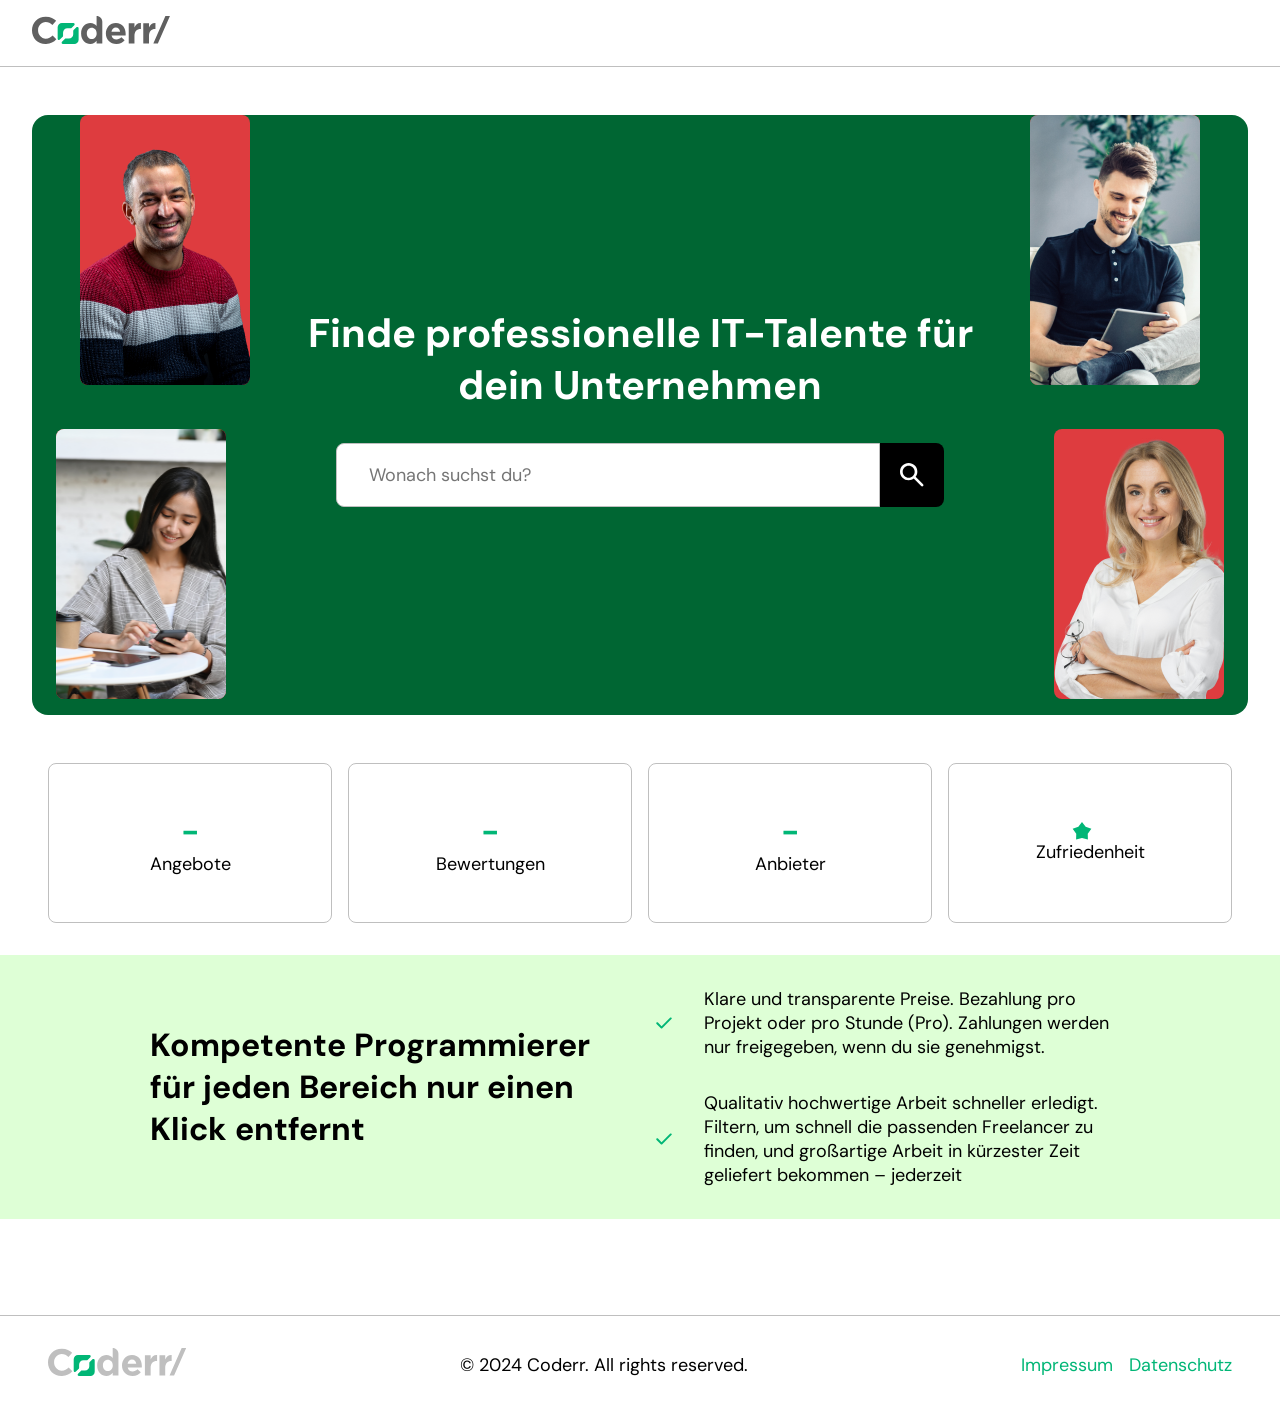
==== index.html @ 9ced4ad2 "Initial commit" ====
<!DOCTYPE html>
<html lang="de">

<head>
    <meta charset="UTF-8">
    <meta name="viewport" content="width=device-width, initial-scale=1.0">
    <title>Coderr/</title>
    <link rel="icon" type="image/png" href="./assets/logo/favicon.png" />


    <link rel="stylesheet" href="./shared/styles/variables.css">
    <link rel="stylesheet" href="./shared/styles/standard.css">
    <link rel="stylesheet" href="./shared/styles/form.css">
    <link rel="stylesheet" href="./shared/styles/assets.css">
    <link rel="stylesheet" href="./shared/styles/header_footer.css">
    <link rel="stylesheet" href="./shared/styles/fonts.css">
    <link rel="stylesheet" href="./styles/index.css">


    <script src="./shared/scripts/config.js"></script>

    <script src="./shared/scripts/api.js"></script>
    <script src="./shared/scripts/auth.js"></script>
    <script src="./shared/scripts/redirect.js"></script>
    <script src="./shared/scripts/ui_helper.js"></script>

    <script src="./shared/scripts/user_crud.js"></script>

    <script src="./shared/scripts/template/header_template.js"></script>
    <script src="./shared/scripts/header.js"></script>

    <script src="./scripts/index.js"></script>
</head>

<body onload="setHeader(); indexInit()" onclick="closeAllOpenedElements()">
    <header class="main_header">

        <a class="logo" href="./index.html">
            <img src="./assets/logo/logo_coderr.svg" alt="" srcset="">
        </a>
        <div id="head_content_right" class="d_flex_cc_gm head_content_right"></div>
    </header>

    <main>

        <div class="pad_m">
            <section class="section_group landingheader_box d_flex_cc_gm f_d_c">
                <img class="person_img" src="./assets/img/landingpage/person_1.png" alt="" srcset="">
                <img class="person_img" src="./assets/img/landingpage/person_2.png" alt="" srcset="">
                <img class="person_img" src="./assets/img/landingpage/person_3.png" alt="" srcset="">
                <img class="person_img" src="./assets/img/landingpage/person_4.png" alt="" srcset="">
                <h1 class="font_white_color">Finde professionelle IT-Talente für dein Unternehmen</h1>
                <div class="searchbar w_full">
                    <input id="index_search_field" placeholder="Wonach suchst du?" type="text">
                    <button class="d_flex_cc_gm" onclick="redirectToOfferListWSearch()">
                        <img src="./assets/icons/search.svg" alt="">
                    </button>
                </div>
            </section>
        </div>
        <section class="section_group profile_stats pad_l">
            <div class="w_full">
                <div class="card">
                    <h2 id="base_info_offer_count" class="font_prime_color">-</h2>
                    <p>Angebote</p>
                </div>
                <div class="card">
                    <h2 id="base_info_review_count" class="font_prime_color d_flex_cc_gm">
                        -
                    </h2>
                    <p>Bewertungen</p>
                </div>
            </div>
            <div class="w_full">
                <div class="card">
                    <h2 id="base_info_business_profile_count" class="font_prime_color">-</h2>
                    <p>Anbieter</p>
                </div>
                <div class="card">
                    <div class="d_flex_cc_gm">
                        <img src="./assets/icons/kid_star_green.svg" alt="" srcset="">
                        <h2 id="base_info_average_rating" class="font_prime_color">
                        </h2>
                    </div>
                    <p>Zufriedenheit</p>
                </div>
            </div>
        </section>

        <div class="green_info_section d_flex_cc_gl w_full">
            <section class=" d_flex_cc_gl pad_l">
                <h2>
                    Kompetente Programmierer für jeden Bereich nur einen Klick entfernt
                </h2>
                <div class="d_flex_cc_gl f_d_c">
                    <div class="d_flex_cc_gl">
                        <img src="./assets/icons/check.svg" alt="" srcset="">
                        <p>
                            Klare und transparente Preise. Bezahlung pro Projekt oder pro Stunde (Pro). Zahlungen werden
                            nur freigegeben, wenn du sie genehmigst.
                        </p>
                    </div>
                    <div class="d_flex_cc_gl">
                        <img src="./assets/icons/check.svg" alt="" srcset="">
                        <p>
                            Qualitativ hochwertige Arbeit schneller erledigt. Filtern, um schnell die passenden Freelancer zu finden, und großartige Arbeit in kürzester Zeit geliefert bekommen – jederzeit
                        </p>
                    </div>
                </div>
            </section>
        </div>
        
        <section class="section_group pad_l">
        </section>
    </main>
    <footer class="main_footer pad_l">
        <a class="logo" href="./index.html">
            <img src="./assets/logo/logo_coderr_light.svg" alt="" srcset="">
        </a>
        <p>© 2024 Coderr. All rights reserved.</p>
        <div class="d_flex_cc_gm">
            <a class="link" href="./imprint.html">Impressum</a>
            <a class="link" href="./privacy_policy.html">Datenschutz</a>
        </div>
    </footer>
</body>

</html>
---- shared/styles/variables.css ----
:root {
  --bg-color: white;
  --bg-color-dark: #006633;
  --bg-color-light: #DEFFD6;

  --link-color: #01B676;
  --link-hover-color: #34C591;

  --font-prime-color: #01B676;
  --font_sec_color: #7D7F80;
  --font_white_color: #FFFFFF;


  --section-max-w: 1440px;

  --btn-rad: 8px;
  --btn-pad: 12px 24px;
  --btn-pad-round: 4px;
  --btn-prime-color: #01B676;
  --btn-prime-hover-color: #34C591;
  --btn-prime-active-color: #34C591;
  --btn-prime-font-color: #ffffff;
  --btn-secondary-border: 1px solid #01B676;
  --btn-secondary-color: transparent;
  --btn-secondary-hover-color: #01B676;
  --btn-secondary-active-color: #01B676;
  --btn-secondary-font-color: #01B676;
  --btn-delete-color: #f82929;
  --btn-delete-hover-color: #fc6767;
  --btn-delete-active-color: #fd3c3c;


  --form-max-w: 800px;
  --form-s-max-w: 600px;
  --form-rad: 16px;
  --form-pad: 48px;
  --form-pad-small: 32px;
  --form-bg-color: #ffffff;
  --form-border: 1px solid #BFBFBF;
  --form-input-rad: 8px;
  --form-input-padding: 16px 16px;
  --form-input-border: 1px solid #BFBFBF;
  --form-input-border-color: #e0e0e0;
  --form-input-active-border-color: ##7D7F80;
  --form-input-bg-color: #e0e0e000;
}

@media screen and (max-width: 769px) {
  :root {
  --form-pad: 16px;
  --form-input-padding: 8px 8px;
  --form-pad-small: 16px;
  }
}
---- shared/styles/standard.css ----
* {
    box-sizing: border-box;
    margin: 0;
}

a {
    text-decoration: none;
}

body {
    min-height: 100vh;
    display: flex;
    flex-direction: column;
    background-color: var(--bg-color);
}

::-webkit-scrollbar {
    width: 8px;
}

::-webkit-scrollbar-track {
    background-color: #e0e0e0;
    border-radius: 10px;
}

::-webkit-scrollbar-thumb {
    background-color: var(--btn-prime-color);
    border-radius: 10px;
}

::-webkit-scrollbar-thumb:hover {
    background-color: var(--btn-prime-hover-color);
}

main {
    flex-grow: 1;
    display: flex;
    flex-direction: column;
    justify-content: flex-start;
    align-items: center;
    padding: 32px;
}


.d_none {
    display: none !important;
}

.pad_s {
    padding: 8px 16px;
}

.pad_m {
    padding: 16px 32px;
}

.pad_l {
    padding: 32px 48px;
}

@media only screen and (max-width: 769px) {
    .pad_s {
        padding: 4px 8px;
    }

    .pad_m {
        padding: 8px 16px;
    }

    .pad_l {
        padding: 16px 32px;
    }

    main {
        padding: 16px;
    }
}

.pos_rel {
    position: relative;
}

/* positioning in right corner */
.pos_abs_rc {
    position: absolute;
    top: 16px;
    right: 16px;
}



.d_flex_cs_gm,
.d_flex_cc_gm,
.d_flex_cs_gl,
.d_flex_cc_gl,
.d_flex_cs_gxl,
.d_flex_cc_gxl {
    display: flex;
    justify-content: center;
}

.d_flex_ss_gm,
.d_flex_sc_gm,
.d_flex_ss_gl,
.d_flex_sc_gl,
.d_flex_ss_gxl,
.d_flex_sc_gxl {
    display: flex;
    justify-content: flex-start;
}

.d_flex_cc_gm,
.d_flex_cs_gm,
.d_flex_sc_gm,
.d_flex_ss_gm {
    gap: 16px;
}

.d_flex_cc_gl,
.d_flex_cs_gl,
.d_flex_sc_gl,
.d_flex_ss_gl {
    gap: 32px;
}

.d_flex_cc_gxl,
.d_flex_cs_gxl,
.d_flex_sc_gxl,
.d_flex_ss_gxl {
    gap: 48px;
}

.d_flex_cs_gm,
.d_flex_ss_gm,
.d_flex_cs_gl,
.d_flex_ss_gl,
.d_flex_cs_gxl,
.d_flex_ss_gxl {
    align-items: flex-start;
}

.d_flex_cc_gm,
.d_flex_sc_gm,
.d_flex_cc_gl,
.d_flex_sc_gl,
.d_flex_cc_gxl,
.d_flex_sc_gxl {
    align-items: center;
}

.d_sb {
    justify-content: space-between !important;
}


.f_d_c {
    flex-direction: column !important;
}

.f_d_r_resp_c {
    flex-direction: row !important;
}

@media screen and (max-width: 480px) {
    .f_d_r_resp_c {
        flex-direction: column !important;
    }

}

.f_d_r {
    flex-direction: row !important;
}

.c_pointer {
    cursor: pointer;
}

.m_auto {
    margin: auto;
}

.w_full {
    width: 100%;
}

.w_reset{
    width: unset !important;
}

.text_c {
    text-align: center;
}

.rotate_half{
    transform: rotate(180deg);
}



@media screen and (max-width: 480px) {
    .p_top_s {
        padding-top: 36px;
    }

}
---- shared/styles/form.css ----
.small_form,
.large_form {
    width: 100%;
    background-color: var(--form-bg-color);
    border: var(--form-border);
    border-radius: var(--form-rad);
    padding: var(--form-pad);
    transition: transform 0.3s ease, box-shadow 0.3s ease;
}

.small_form {
    max-width: var(--form-s-max-w);
}

.large_form {
    max-width: var(--form-max-w);
}

.std_form {
    width: 100%;
}

.form_group {
    display: flex;
    flex-direction: column;
    width: 100%;
    gap: 16px;
}

.form_group label {
    width: 100%;
    display: block;
}

.input_field {
    width: 100%;
    border-radius: var(--form-input-rad);
    padding: var(--form-input-padding);
    border: var(--form-input-border);
    background-color: var(--form-input-bg-color);
}


select.input_field {
    cursor: pointer;
    padding: 8px;
}

.input_field:focus {
    outline: none;
    border-color: var(--form-input-active-border-color);
}

.input_checkbox_group>label,
.input_checkbox_group,
.input_checkbox_group>input {
    cursor: pointer;
}

input[type='checkbox'] {
    accent-color: var(--btn-prime-color);
    width: 22px;
    height: 22px;
}

input[type='checkbox']:hover {
    border: var(--btn-prime-active-color);
}

input[type='radio'] {
    cursor: pointer;
    accent-color: #232323;
    width: 24px;
    height: 24px;
}

input[type='radio']~label {
    font-size: 18px;
    font-weight: 400;
}

input[type=file] {
    cursor: pointer;
}

input[type=file]::file-selector-button {
    cursor: pointer;
    border: none;
    border-radius: var(--btn-rad);
    font-weight: bold;
    padding: 8px;
}

input[type=file]::file-selector-button {
    background-color: var(--btn-prime-color);
    transition: all 0.3s ease, transform 0.2s ease;
}

input[type=file]::file-selector-button:hover {
    background-color: var(--btn-prime-hover-color);
}

input[type=file]::file-selector-button:active {
    background-color: var(--btn-prime-active-color);
}

.password_eye {
    position: absolute;
    display: flex;
    align-items: center;
    height: 100%;
    right: 0px;
    top: 0%;
    cursor: pointer;
    padding: var(--form-input-padding);
}

.password_eye img {
    height: 20px;
    width: 20px;
}

textarea {
    min-height: 120px;
}

.review_header {
    justify-content: space-between !important;
}

.review_header>div {
    display: flex;
    gap: 8px;
}

.review_header>div>label {
    display: flex;
    font-size: 18px;
    white-space: nowrap;
    align-items: center;
}

@media screen and (max-width: 769px) {
    .review_header {
        flex-direction: column !important;
    }
}

.review_footer {
    position: relative;
    height: 32px;
    display: none;
}


.review_footer>p {
    position: absolute;
    padding: 8px 16px;
    background-color: var(--bg-color);
    font-weight: 600 !important;
}

.own_review {
    position: relative;
}

.own_review_label {
    padding: 4px 8px;
    border: var(--btn-secondary-border);
    border-radius: var(--btn-rad);
}


.form_error {
    color: red;
    font-weight: 500;
}


.image_input_box {
    position: relative;
}

.image_input_box>.file_input {
    position: absolute;
    bottom: 4px;
    right: 4px;
    background-color: var(--font_white_color) !important;
}

.image_input_box>.file_input_l {
    position: absolute;
    bottom: 12px;
    right: 12px;
    background-color: var(--font_white_color) !important;
}

.image_input_box>.file_input_l>input {
    display: none;
}

.image_input_box>.file_input>input {
    display: none;
}
---- shared/styles/assets.css ----
/* Buttons */

.std_btn {
    cursor: pointer;
    border: none;
    border-radius: var(--btn-rad);
    padding: var(--btn-pad);
    white-space: nowrap;
}

.std_btn_disabled{
    cursor: default !important;
    background-color: rgb(121, 121, 121) !important;
}

.btn_prime {
    background-color: var(--btn-prime-color);
    transition: all 0.3s ease;
    color: var(--btn-prime-font-color);
}

.btn_prime:hover {
    background-color: var(--btn-prime-hover-color);
}

.btn_prime:active {
    background-color: var(--btn-prime-active-color);
}



.btn_secondary {
    border: var(--btn-secondary-border);
    background-color: var(--btn-secondary-color);
    transition: all 0.3s ease;
    color: var(--btn-secondary-font-color);
}

.btn_secondary:hover {
    background-color: var(--btn-secondary-hover-color);
    color: var(--btn-prime-font-color);
}

.btn_secondary:active {
    background-color: var(--btn-secondary-active-color);
}


.btn_round_s,
.btn_round_m,
.btn_round_l,
.btn_round_xl {
    border-radius: 100%;
    cursor: pointer;
    border: none;
}

.btn_round_s {
    height: 24px;
    width: 24px;
}

.btn_round_m {
    height: 36px;
    width: 36px;
}

.btn_round_l {
    height: 48px;
    width: 48px;
}

.btn_round_xl {
    height: 64px;
    width: 64px;
}

@media screen and (max-width: 769px) {
    .btn_round_s {
        height: 20px;
        width: 20px;
    }
    
    .btn_round_m {
        height: 32px;
        width: 32px;
    }
    
    .btn_round_l {
        height: 36px;
        width: 36px;
    }
    
    .btn_round_xl {
        height: 48px;
        width: 48px;
    }
  }

.btn_delete,
.btn_edit {
    background-repeat: no-repeat;
    background-size: 50%;
    background-position: center;
}

.btn_edit:disabled {
    opacity: 0.5; 
    cursor: not-allowed; 
    pointer-events: none; 
}

.abs_pos_edit_btn {
    position: absolute;
    right: 32px;
    top: 32px;
}

.abs_pos_edit_btn_m {
    position: absolute;
    right: 16px;
    top: 16px;
}

.abs_pos_edit_btn_s {
    position: absolute;
    right: 12px;
    top: 0px;
}

.btn_delete {
    background-color: var(--btn-delete-color);
    color: var(--btn-prime-font-color);
}

.btn_delete:hover {
    background-color: var(--btn-delete-color);
}

.btn_delete:active {
    background-color: var(--btn-delete-color);
}

.btn_edit {
    border: var(--btn-secondary-border);
    border-color: transparent;
    padding: var(--btn-pad-round);
    background-color: var(--btn-secondary-color);
}

.btn_edit:hover {
    border: var(--btn-secondary-border);
}

.btn_edit:active {
    border: var(--btn-secondary-border);
}

.btn_edit>img {
    height: 70%;
}

.btn_border_secondary{
    border: var(--form-border);
}


/* Link */



.link {
    color: var(--link-color);
    text-decoration: none;
}

.link:hover {
    text-decoration: underline;
    cursor: pointer;
    color: var(--link-hover-color) !important;
}





/* Card */
.card,
.card_pad_s {
    width: 100%;
    max-width: var(--section-max-w);
    background-color: var(--form-bg-color);
    border: var(--form-border);
    border-radius: var(--btn-rad);
}

.card {
    padding: 32px;
}

.card_pad_s {
    padding: 8px 16px;
}

.card_wo_border {
    width: 100%;
    max-width: var(--section-max-w);
    background-color: var(--form-bg-color);
    border: var(--form-border);
    border-radius: var(--btn-rad);
    padding: var(--form-pad-small);
}

.card_info_group {
    display: flex;
}

.card_info_group>p:first-child {
    font-weight: bold;
    width: 150px;
}

.section_group_w_border,
.section_group {
    width: 100%;
    max-width: var(--section-max-w);
    background-color: var(--form-bg-color);
}

.section_group_w_border {
    border: var(--form-border);
    border-radius: var(--form-rad);
    padding: var(--form-pad-small);
}

.section_seperator {
    height: 2px;
    width: 100%;
    margin: 32px 0;
    background-color: rgb(106, 106, 106);
}

.offer_content {
    display: flex;
    justify-content: space-around;
    gap: 42px;
    flex-wrap: wrap;
}

.offer_card {
    max-width: 400px;
    border: solid 1px transparent;
}



.offer_card:hover {
    cursor: pointer;
}

.offer_image {
    display: block;
    width: 100%;
    aspect-ratio: 350/200;
    height: 200px;
    background-color: rgb(242 242 242);
    border-radius: var(--btn-rad);
    object-fit: cover;
}

.dialog {
    z-index: 5;
    position: fixed;
    top: 0;
    left: 0;
    right: 0;
    bottom: 0;
    background-color: rgba(0, 0, 0, 0.4);
    overflow: auto;
}

.dialog_content {
    width: 100%;
}

.profile_img_l,
.profile_img,
.profile_img_small {
    display: block;
    border-radius: 50%;
    object-fit: cover;
    border: var(--form-input-border);
}

.profile_img {
    width: 120px;
    height: 120px;
}

.profile_img_small {
    width: 60px;
    height: 60px;
}

.profile_img_l {
    width: 164px;
    height: 164px;
}

.review_stars {
    cursor: default;
}

.review_stars>img {
    height: 12px;
}

.star_rating>p {
    font-size: 24px;
    cursor: pointer;
}

.stars_input>img {
    height: 24px;
    cursor: pointer;
}

hr {
    width: 100%;
    border: 1px solid #BFBFBF
}

.icon {
    width: 16px;
    height: 16px;
}



/* Dropdown */

.dropdown_wrapper {
    position: relative;
    border: var(--form-border);
    border-radius: var(--btn-rad);
    padding: 8px 16px;
}

.dropdown_wrapper[open="true"] .dropdown_content {
    transform: translateY(0%);
}

.dropdown_wrapper[open="true"]>img {
    transform: rotate(90deg);
    transition: all 200ms ease-in-out;
}

.dropdown_wrapper[open="true"] .dropdown_box {
    overflow: unset;
}

.dropdown_box {
    position: absolute;
    width: 100%;
    bottom: 0;
    overflow: hidden;
}

.dropdown_content {
    position: absolute;
    list-style-type: none;
    top: 4px;
    transform: translateY(-10%);
    z-index: 2;
    transition: all 200ms ease-in-out;
    padding: 16px;
}

.dropdown_content>li {
    padding: 8px;
    width: 100%;
    border-radius: var(--btn-rad);
}

.dropdown_content>li:hover {
    background-color: var(--bg-color-light);
}

.offer_dropdown_box {
    max-width: var(--section-max-w);
    background-color: var(--form-bg-color);
    border-radius: var(--btn-rad);
    padding: 16px;
    box-shadow: 0px 0px 16px 0px #0000003d;
}

.dropdown_content .form_group:hover {
    background-color: var(--bg-color-light);
    border-radius: var(--btn-rad);
    cursor: pointer;
}

.dropdown_content label {
    cursor: pointer;
}





.searchbar {
    padding: 16px 64px;
    display: flex;
}

.searchbar>button {
    width: 64px;
    height: 64px;
    background-color: black;
    border: none;
    border-top-right-radius: 8px;
    border-bottom-right-radius: 8px;
    cursor: pointer;
}

.searchbar>button:hover {
    background-color: var(--btn-prime-hover-color);
}

.searchbar>input {
    width: calc(100% - 64px);
    height: 64px;
    padding: 0 32px;

    border: var(--form-input-border);
    border-top-left-radius: 8px;
    border-bottom-left-radius: 8px;
}

.searchbar>input:focus {
    outline: none;
}

@media screen and (max-width: 780px) and (min-width: 480px) {
    .searchbar {
        padding: 16px 32px;
    }

}

@media screen and (max-width: 480px) {
    .searchbar {
        padding: 8px 16px;
    }
    .searchbar>input {
        padding: 0 8px;
    }
}



.page_number[currentPage="true"]{
    padding: 0px 4px;
    border-bottom: 3px solid var(--btn-prime-color);
}

.page_number:hover{
    cursor: pointer;
    color: var(--btn-prime-color);
}






.feature_list {
    padding: 0;
}

.feature_list li::marker {
    content: '';
}

.feature_list li {
    position: relative;
    padding-left: 48px;
}

.feature_list li::before {
    content: url(../../assets/icons/check.svg);
    position: absolute;
    left: 16px;
}


.feature_list_edit_element:hover{
    border-radius: var(--btn-rad);
    background-color: var(--bg-color-light);
}

.feature_list_edit_element > div {
    opacity: 0;
}


.feature_list_edit_element:hover > div {
    opacity: 1;
}





.toast_msg{
    position: fixed;
    bottom: calc(var(--form-pad) / 2);
    left: var(--form-pad);
    min-height: 80px;
    box-shadow: 0px 0px 16px 0px #0000003d;
    min-width: 300px;
    border-radius: 8px;
    overflow: hidden;
    transform: translateX(-100%); 
    animation: slideInFromLeft 0.25s ease-out forwards;
    z-index: 6;
}


@keyframes slideInFromLeft {
    0% {
        opacity: 0;
        transform: translateX(-100%);
    }
    100% {
        opacity: 1;
        transform: translateX(0);
    }
}

.toast_msg_left{
    width: 80px;
    align-self: stretch;
}

@media screen and (max-width: 500px) {
    .toast_msg_left{
        width: 30px;
        padding-left: 16px;
    }

    .toast_msg {
        min-width: 0px;
        margin-right: 16px;
    }
}

.toast_msg[error="true"] .toast_msg_left{
    background: #DE3C3F;
}

.toast_msg[error="false"] .toast_msg_left{
    background: #01B676;
}

.toast_msg[error="true"] {
    background: #FFF4F5;
}

.toast_msg[error="false"] {
    background: var(--bg-color-light);
}

.toast_msg[hint="true"] {
    background: #ffc107;
}

.toast_msg[error="true"] img[error="false"] {
    display: none;
}

.toast_msg[error="false"] img[error="true"] {
    display: none;
}

.toast_msg[error="true"] h3[error="false"] {
    display: none;
}

.toast_msg[error="false"] h3[error="true"] {
    display: none;
}

.toast_msg_right{
    position: relative;
    flex: 1;
    padding: 8px 0;
    display: flex;
    gap: 8px;
    flex-direction: column;
}

.toast_msg_right ul{
    flex: 1;
    padding: 0px 16px;
}

.toast_msg_hint{
    position: relative;
    flex: 1;
    padding: var(--btn-pad);
    display: flex;
    gap: 8px;
    flex-direction: column;
    background-color: whitesmoke;;
}
---- shared/styles/header_footer.css ----
.main_header,
.main_footer {
    display: flex;
    align-items: center;
    justify-content: space-between;
    flex-direction: row;
}

@media only screen and (min-width: 1440px) {

    .main_header,
    .main_footer {
        padding-left: max(48px, calc(50% - 720px)) !important;
        padding-right: max(48px, calc(50% - 720px)) !important;
    }
}


.main_header {
    border-bottom: var(--form-border);
    padding: 16px 32px;
}


.main_footer {
    border-top: var(--form-border);
}


.logo img {
    height: 28px;
}

.head_content_right {
    position: relative;
    z-index: 2;
}

.head_content_right>img[open="false"]~.menu_content {
    top: 100%;
    visibility: hidden;
    opacity: 0; 
}

.head_content_right>img {
    cursor: pointer;
}

.menu_content {
    position: absolute;
    top: calc(100% + 16px);
    box-shadow: 0px 0px 16px 0px #00000026;
    width: 150px;
    right: 0px;
    z-index: 2;
    background-color: white;
    padding: 16px;
    border-radius: 8px;
    opacity: 1;

    transition: all 200ms ease-in-out;
}

.menu_content>p,
.menu_content>a {
    padding: 8px;
    width: 100%;
    border-radius: var(--btn-rad);
    color: black;
}

.menu_content>p:hover,
.menu_content>a:hover {
    background-color: var(--bg-color-light);
    cursor: pointer;
}

.menu_content::before {
    content: "";
    width: 0;
    height: 0;
    border-left: 16px solid transparent;
    border-right: 16px solid transparent;
    border-bottom: 14px solid white;
    position: absolute;
    top: -11px;
    right: 12px;
}

@media only screen and (max-width: 1024px) {
    .searchbar_header {
        display: none;
    }

    .main_header {
        padding: 16px 32px;
    }
}


@media only screen and (max-width: 769px) {
    .main_footer {
        flex-direction: column !important;
        gap: 16px;
    }

    .main_header {
        padding: 16px 32px;
    }
}

@media only screen and (max-width: 480px) {
    .main_header {
        flex-direction: column !important;
        gap: 16px;
    }
}


.nav_links {
    display: flex;
    gap: 20px;
    flex-wrap: wrap;
}
---- shared/styles/fonts.css ----
* {
    font-family: 'DM Sans';
}

h1 {
    font-size: 40px;
}

h2 {
    font-size: 32px;
}

label,
h3,
.page_number {
    font-size: 22px;
}

h1,
h2,
h3,
h4,
h5,
p,
.page_number  {
    word-break: break-word;
}

a,
p,
button,
input,
ul,
option,
select,
textarea {
    font-size: 18px;
}


@media screen and (max-width: 769px) {
    h1 {
        font-size: 32px;
    }

    h2 {
        font-size: 24px;
    }

    label,
    h3,
    .page_number  {
        font-size: 18px;
    }

    a,
    p,
    button,
    input,
    ul,
    option,
    select,
    textarea {
        font-size: 16px;
    }
}

/* Font-Weights */

h1,
h2,
h3,
.page_number  {
    font-weight: 700;
}

a,
p,
button,
textarea,
input {
    font-weight: 400;

}

label {
    font-weight: 500;
}

button {
    font-weight: 600;
}


/* Colors */

.c_black {
    color: black !important;
}

.font_prime_color {
    color: var(--font-prime-color);
}

.font_sec_color {
    color: var(--font_sec_color);
}

.font_white_color {
    color: var(--font_white_color);
}

.font_error_color{
    color: var(--btn-delete-color);
}


/* Alignments */

.ws_nw {
    white-space: nowrap;
}

.text_a_e {
    text-align: end;
}

.text_a_c {
    text-align: center;
}



/* dm-sans */

/* dm-sans-100 - latin */
@font-face {
    font-display: swap;
    /* Check https://developer.mozilla.org/en-US/docs/Web/CSS/@font-face/font-display for other options. */
    font-family: 'DM Sans';
    font-style: normal;
    font-weight: 100;
    src: url('../../assets/fonts/dm-sans-v15-latin-100.woff2') format('woff2');
    /* Chrome 36+, Opera 23+, Firefox 39+, Safari 12+, iOS 10+ */
}

/* dm-sans-100italic - latin */
@font-face {
    font-display: swap;
    /* Check https://developer.mozilla.org/en-US/docs/Web/CSS/@font-face/font-display for other options. */
    font-family: 'DM Sans';
    font-style: italic;
    font-weight: 100;
    src: url('../../assets/fonts/dm-sans-v15-latin-100italic.woff2') format('woff2');
    /* Chrome 36+, Opera 23+, Firefox 39+, Safari 12+, iOS 10+ */
}

/* dm-sans-200 - latin */
@font-face {
    font-display: swap;
    /* Check https://developer.mozilla.org/en-US/docs/Web/CSS/@font-face/font-display for other options. */
    font-family: 'DM Sans';
    font-style: normal;
    font-weight: 200;
    src: url('../../assets/fonts/dm-sans-v15-latin-200.woff2') format('woff2');
    /* Chrome 36+, Opera 23+, Firefox 39+, Safari 12+, iOS 10+ */
}

/* dm-sans-200italic - latin */
@font-face {
    font-display: swap;
    /* Check https://developer.mozilla.org/en-US/docs/Web/CSS/@font-face/font-display for other options. */
    font-family: 'DM Sans';
    font-style: italic;
    font-weight: 200;
    src: url('../../assets/fonts/dm-sans-v15-latin-200italic.woff2') format('woff2');
    /* Chrome 36+, Opera 23+, Firefox 39+, Safari 12+, iOS 10+ */
}

/* dm-sans-300 - latin */
@font-face {
    font-display: swap;
    /* Check https://developer.mozilla.org/en-US/docs/Web/CSS/@font-face/font-display for other options. */
    font-family: 'DM Sans';
    font-style: normal;
    font-weight: 300;
    src: url('../../assets/fonts/dm-sans-v15-latin-300.woff2') format('woff2');
    /* Chrome 36+, Opera 23+, Firefox 39+, Safari 12+, iOS 10+ */
}

/* dm-sans-300italic - latin */
@font-face {
    font-display: swap;
    /* Check https://developer.mozilla.org/en-US/docs/Web/CSS/@font-face/font-display for other options. */
    font-family: 'DM Sans';
    font-style: italic;
    font-weight: 300;
    src: url('../../assets/fonts/dm-sans-v15-latin-300italic.woff2') format('woff2');
    /* Chrome 36+, Opera 23+, Firefox 39+, Safari 12+, iOS 10+ */
}

/* dm-sans-regular - latin */
@font-face {
    font-display: swap;
    /* Check https://developer.mozilla.org/en-US/docs/Web/CSS/@font-face/font-display for other options. */
    font-family: 'DM Sans';
    font-style: normal;
    font-weight: 400;
    src: url('../../assets/fonts/dm-sans-v15-latin-regular.woff2') format('woff2');
    /* Chrome 36+, Opera 23+, Firefox 39+, Safari 12+, iOS 10+ */
}

/* dm-sans-italic - latin */
@font-face {
    font-display: swap;
    /* Check https://developer.mozilla.org/en-US/docs/Web/CSS/@font-face/font-display for other options. */
    font-family: 'DM Sans';
    font-style: italic;
    font-weight: 400;
    src: url('../../assets/fonts/dm-sans-v15-latin-italic.woff2') format('woff2');
    /* Chrome 36+, Opera 23+, Firefox 39+, Safari 12+, iOS 10+ */
}

/* dm-sans-500 - latin */
@font-face {
    font-display: swap;
    /* Check https://developer.mozilla.org/en-US/docs/Web/CSS/@font-face/font-display for other options. */
    font-family: 'DM Sans';
    font-style: normal;
    font-weight: 500;
    src: url('../../assets/fonts/dm-sans-v15-latin-500.woff2') format('woff2');
    /* Chrome 36+, Opera 23+, Firefox 39+, Safari 12+, iOS 10+ */
}

/* dm-sans-500italic - latin */
@font-face {
    font-display: swap;
    /* Check https://developer.mozilla.org/en-US/docs/Web/CSS/@font-face/font-display for other options. */
    font-family: 'DM Sans';
    font-style: italic;
    font-weight: 500;
    src: url('../../assets/fonts/dm-sans-v15-latin-500italic.woff2') format('woff2');
    /* Chrome 36+, Opera 23+, Firefox 39+, Safari 12+, iOS 10+ */
}

/* dm-sans-600 - latin */
@font-face {
    font-display: swap;
    /* Check https://developer.mozilla.org/en-US/docs/Web/CSS/@font-face/font-display for other options. */
    font-family: 'DM Sans';
    font-style: normal;
    font-weight: 600;
    src: url('../../assets/fonts/dm-sans-v15-latin-600.woff2') format('woff2');
    /* Chrome 36+, Opera 23+, Firefox 39+, Safari 12+, iOS 10+ */
}

/* dm-sans-600italic - latin */
@font-face {
    font-display: swap;
    /* Check https://developer.mozilla.org/en-US/docs/Web/CSS/@font-face/font-display for other options. */
    font-family: 'DM Sans';
    font-style: italic;
    font-weight: 600;
    src: url('../../assets/fonts/dm-sans-v15-latin-600italic.woff2') format('woff2');
    /* Chrome 36+, Opera 23+, Firefox 39+, Safari 12+, iOS 10+ */
}

/* dm-sans-700 - latin */
@font-face {
    font-display: swap;
    /* Check https://developer.mozilla.org/en-US/docs/Web/CSS/@font-face/font-display for other options. */
    font-family: 'DM Sans';
    font-style: normal;
    font-weight: 700;
    src: url('../../assets/fonts/dm-sans-v15-latin-700.woff2') format('woff2');
    /* Chrome 36+, Opera 23+, Firefox 39+, Safari 12+, iOS 10+ */
}

/* dm-sans-700italic - latin */
@font-face {
    font-display: swap;
    /* Check https://developer.mozilla.org/en-US/docs/Web/CSS/@font-face/font-display for other options. */
    font-family: 'DM Sans';
    font-style: italic;
    font-weight: 700;
    src: url('../../assets/fonts/dm-sans-v15-latin-700italic.woff2') format('woff2');
    /* Chrome 36+, Opera 23+, Firefox 39+, Safari 12+, iOS 10+ */
}

/* dm-sans-800 - latin */
@font-face {
    font-display: swap;
    /* Check https://developer.mozilla.org/en-US/docs/Web/CSS/@font-face/font-display for other options. */
    font-family: 'DM Sans';
    font-style: normal;
    font-weight: 800;
    src: url('../../assets/fonts/dm-sans-v15-latin-800.woff2') format('woff2');
    /* Chrome 36+, Opera 23+, Firefox 39+, Safari 12+, iOS 10+ */
}

/* dm-sans-800italic - latin */
@font-face {
    font-display: swap;
    /* Check https://developer.mozilla.org/en-US/docs/Web/CSS/@font-face/font-display for other options. */
    font-family: 'DM Sans';
    font-style: italic;
    font-weight: 800;
    src: url('../../assets/fonts/dm-sans-v15-latin-800italic.woff2') format('woff2');
    /* Chrome 36+, Opera 23+, Firefox 39+, Safari 12+, iOS 10+ */
}

/* dm-sans-900 - latin */
@font-face {
    font-display: swap;
    /* Check https://developer.mozilla.org/en-US/docs/Web/CSS/@font-face/font-display for other options. */
    font-family: 'DM Sans';
    font-style: normal;
    font-weight: 900;
    src: url('../../assets/fonts/dm-sans-v15-latin-900.woff2') format('woff2');
    /* Chrome 36+, Opera 23+, Firefox 39+, Safari 12+, iOS 10+ */
}

/* dm-sans-900italic - latin */
@font-face {
    font-display: swap;
    /* Check https://developer.mozilla.org/en-US/docs/Web/CSS/@font-face/font-display for other options. */
    font-family: 'DM Sans';
    font-style: italic;
    font-weight: 900;
    src: url('../../assets/fonts/dm-sans-v15-latin-900italic.woff2') format('woff2');
    /* Chrome 36+, Opera 23+, Firefox 39+, Safari 12+, iOS 10+ */
}





/* figtree */

/* figtree-300 - latin */
@font-face {
    font-display: swap;
    /* Check https://developer.mozilla.org/en-US/docs/Web/CSS/@font-face/font-display for other options. */
    font-family: 'Figtree';
    font-style: normal;
    font-weight: 300;
    src: url('../../assets/fonts/figtree-v5-latin-300.woff2') format('woff2');
    /* Chrome 36+, Opera 23+, Firefox 39+, Safari 12+, iOS 10+ */
}

/* figtree-300italic - latin */
@font-face {
    font-display: swap;
    /* Check https://developer.mozilla.org/en-US/docs/Web/CSS/@font-face/font-display for other options. */
    font-family: 'Figtree';
    font-style: italic;
    font-weight: 300;
    src: url('../../assets/fonts/figtree-v5-latin-300italic.woff2') format('woff2');
    /* Chrome 36+, Opera 23+, Firefox 39+, Safari 12+, iOS 10+ */
}

/* figtree-regular - latin */
@font-face {
    font-display: swap;
    /* Check https://developer.mozilla.org/en-US/docs/Web/CSS/@font-face/font-display for other options. */
    font-family: 'Figtree';
    font-style: normal;
    font-weight: 400;
    src: url('../../assets/fonts/figtree-v5-latin-regular.woff2') format('woff2');
    /* Chrome 36+, Opera 23+, Firefox 39+, Safari 12+, iOS 10+ */
}

/* figtree-italic - latin */
@font-face {
    font-display: swap;
    /* Check https://developer.mozilla.org/en-US/docs/Web/CSS/@font-face/font-display for other options. */
    font-family: 'Figtree';
    font-style: italic;
    font-weight: 400;
    src: url('../../assets/fonts/figtree-v5-latin-italic.woff2') format('woff2');
    /* Chrome 36+, Opera 23+, Firefox 39+, Safari 12+, iOS 10+ */
}

/* figtree-500 - latin */
@font-face {
    font-display: swap;
    /* Check https://developer.mozilla.org/en-US/docs/Web/CSS/@font-face/font-display for other options. */
    font-family: 'Figtree';
    font-style: normal;
    font-weight: 500;
    src: url('../../assets/fonts/figtree-v5-latin-500.woff2') format('woff2');
    /* Chrome 36+, Opera 23+, Firefox 39+, Safari 12+, iOS 10+ */
}

/* figtree-500italic - latin */
@font-face {
    font-display: swap;
    /* Check https://developer.mozilla.org/en-US/docs/Web/CSS/@font-face/font-display for other options. */
    font-family: 'Figtree';
    font-style: italic;
    font-weight: 500;
    src: url('../../assets/fonts/figtree-v5-latin-500italic.woff2') format('woff2');
    /* Chrome 36+, Opera 23+, Firefox 39+, Safari 12+, iOS 10+ */
}

/* figtree-600 - latin */
@font-face {
    font-display: swap;
    /* Check https://developer.mozilla.org/en-US/docs/Web/CSS/@font-face/font-display for other options. */
    font-family: 'Figtree';
    font-style: normal;
    font-weight: 600;
    src: url('../../assets/fonts/figtree-v5-latin-600.woff2') format('woff2');
    /* Chrome 36+, Opera 23+, Firefox 39+, Safari 12+, iOS 10+ */
}

/* figtree-600italic - latin */
@font-face {
    font-display: swap;
    /* Check https://developer.mozilla.org/en-US/docs/Web/CSS/@font-face/font-display for other options. */
    font-family: 'Figtree';
    font-style: italic;
    font-weight: 600;
    src: url('../../assets/fonts/figtree-v5-latin-600italic.woff2') format('woff2');
    /* Chrome 36+, Opera 23+, Firefox 39+, Safari 12+, iOS 10+ */
}

/* figtree-700 - latin */
@font-face {
    font-display: swap;
    /* Check https://developer.mozilla.org/en-US/docs/Web/CSS/@font-face/font-display for other options. */
    font-family: 'Figtree';
    font-style: normal;
    font-weight: 700;
    src: url('../../assets/fonts/figtree-v5-latin-700.woff2') format('woff2');
    /* Chrome 36+, Opera 23+, Firefox 39+, Safari 12+, iOS 10+ */
}

/* figtree-700italic - latin */
@font-face {
    font-display: swap;
    /* Check https://developer.mozilla.org/en-US/docs/Web/CSS/@font-face/font-display for other options. */
    font-family: 'Figtree';
    font-style: italic;
    font-weight: 700;
    src: url('../../assets/fonts/figtree-v5-latin-700italic.woff2') format('woff2');
    /* Chrome 36+, Opera 23+, Firefox 39+, Safari 12+, iOS 10+ */
}

/* figtree-800 - latin */
@font-face {
    font-display: swap;
    /* Check https://developer.mozilla.org/en-US/docs/Web/CSS/@font-face/font-display for other options. */
    font-family: 'Figtree';
    font-style: normal;
    font-weight: 800;
    src: url('../../assets/fonts/figtree-v5-latin-800.woff2') format('woff2');
    /* Chrome 36+, Opera 23+, Firefox 39+, Safari 12+, iOS 10+ */
}

/* figtree-800italic - latin */
@font-face {
    font-display: swap;
    /* Check https://developer.mozilla.org/en-US/docs/Web/CSS/@font-face/font-display for other options. */
    font-family: 'Figtree';
    font-style: italic;
    font-weight: 800;
    src: url('../../assets/fonts/figtree-v5-latin-800italic.woff2') format('woff2');
    /* Chrome 36+, Opera 23+, Firefox 39+, Safari 12+, iOS 10+ */
}

/* figtree-900 - latin */
@font-face {
    font-display: swap;
    /* Check https://developer.mozilla.org/en-US/docs/Web/CSS/@font-face/font-display for other options. */
    font-family: 'Figtree';
    font-style: normal;
    font-weight: 900;
    src: url('../../assets/fonts/figtree-v5-latin-900.woff2') format('woff2');
    /* Chrome 36+, Opera 23+, Firefox 39+, Safari 12+, iOS 10+ */
}

/* figtree-900italic - latin */
@font-face {
    font-display: swap;
    /* Check https://developer.mozilla.org/en-US/docs/Web/CSS/@font-face/font-display for other options. */
    font-family: 'Figtree';
    font-style: italic;
    font-weight: 900;
    src: url('../../assets/fonts/figtree-v5-latin-900italic.woff2') format('woff2');
    /* Chrome 36+, Opera 23+, Firefox 39+, Safari 12+, iOS 10+ */
}
---- styles/index.css ----
main{
    padding: 32px 0 !important;
}

.profile_stats {
    flex-direction: row;
    width: 100%;
    display: flex;
    gap: 16px;
}

.profile_stats>div {
    display: flex;
    align-items: center;
    justify-content: space-around;
    flex-direction: row;
    gap: 16px;
}

.profile_stats>div>div {
    height: 160px;
    text-align: center;
    padding: 0;
    display: flex;
    align-items: center;
    justify-content: center;
    flex-direction: column;
}

@media only screen and (max-width: 769px) {
    .profile_stats {
        flex-direction: column;
        gap: 32px;
    }

    .profile_stats>div>div {
        width: 160px;
    }
}

.landingheader_box {
    height: 600px;
    background: var(--bg-color-dark);
    padding: 0 240px;
    position: relative;
    border-radius: var(--form-rad);
}

.person_img {
    width: 170px;
    height: 270px;
    border-radius: 8px;
    background: #DE3C3F;
    position: absolute;
}

.landingheader_box img:nth-child(1) {
    top: 0;
    left: 48px;
}

.landingheader_box img:nth-child(2) {
    right: 24px;
    bottom: 16px;
}

.landingheader_box img:nth-child(3) {
    left: 24px;
    bottom: 16px;
}

.landingheader_box img:nth-child(4) {
    top: 0;
    right: 48px;
}

h1{
    text-align: center;
}

.green_info_section{
    background: var(--bg-color-light);
}

.green_info_section > section > h2, .green_info_section > section > div{
    width: 40%;
}

.green_info_section > section{
    max-width: 1440px;
}

@media only screen and (min-width: 1024px) and (max-width: 1124px) {
    .landingheader_box {
        height: 500px;
    }

    .landingheader_box {
        padding: 0 210px;
    }

    .person_img {
        width: 140px;
        height: 220px;
    }
}

@media only screen and (min-width: 769px) and (max-width: 1024px) {
    h1 {
        font-size: 34px !important;
    }

    .landingheader_box {
        height: 450px;
    }

    .landingheader_box {
        padding: 0 170px;
    }

    .person_img {
        width: 110px;
        height: 180px;
    }
}

@media only screen and (max-width: 769px) and (min-width: 480px) {
    h1 {
        font-size: 28px !important;
    }

    .landingheader_box {
        height: 550px;
    }

    .landingheader_box {
        padding: 0 32px;
    }

    .person_img {
        width: 90px;
        height: 150px;
    }
    
    .green_info_section > section{
        flex-direction: column;
    }

    .green_info_section > section > h2, .green_info_section > section > div{
        width: 100%;
    }
}

@media screen and (max-width: 480px) {
    h1 {
        font-size: 28px !important;
    }

    .landingheader_box {
        height: 650px;
        padding: 0 4px;
    }

    .person_img {
        width: 70px;
        height: 120px;
    }

    .green_info_section > section{
        flex-direction: column;
    }
    .green_info_section > section > h2, .green_info_section > section > div{
        width: 100%;
    }
}
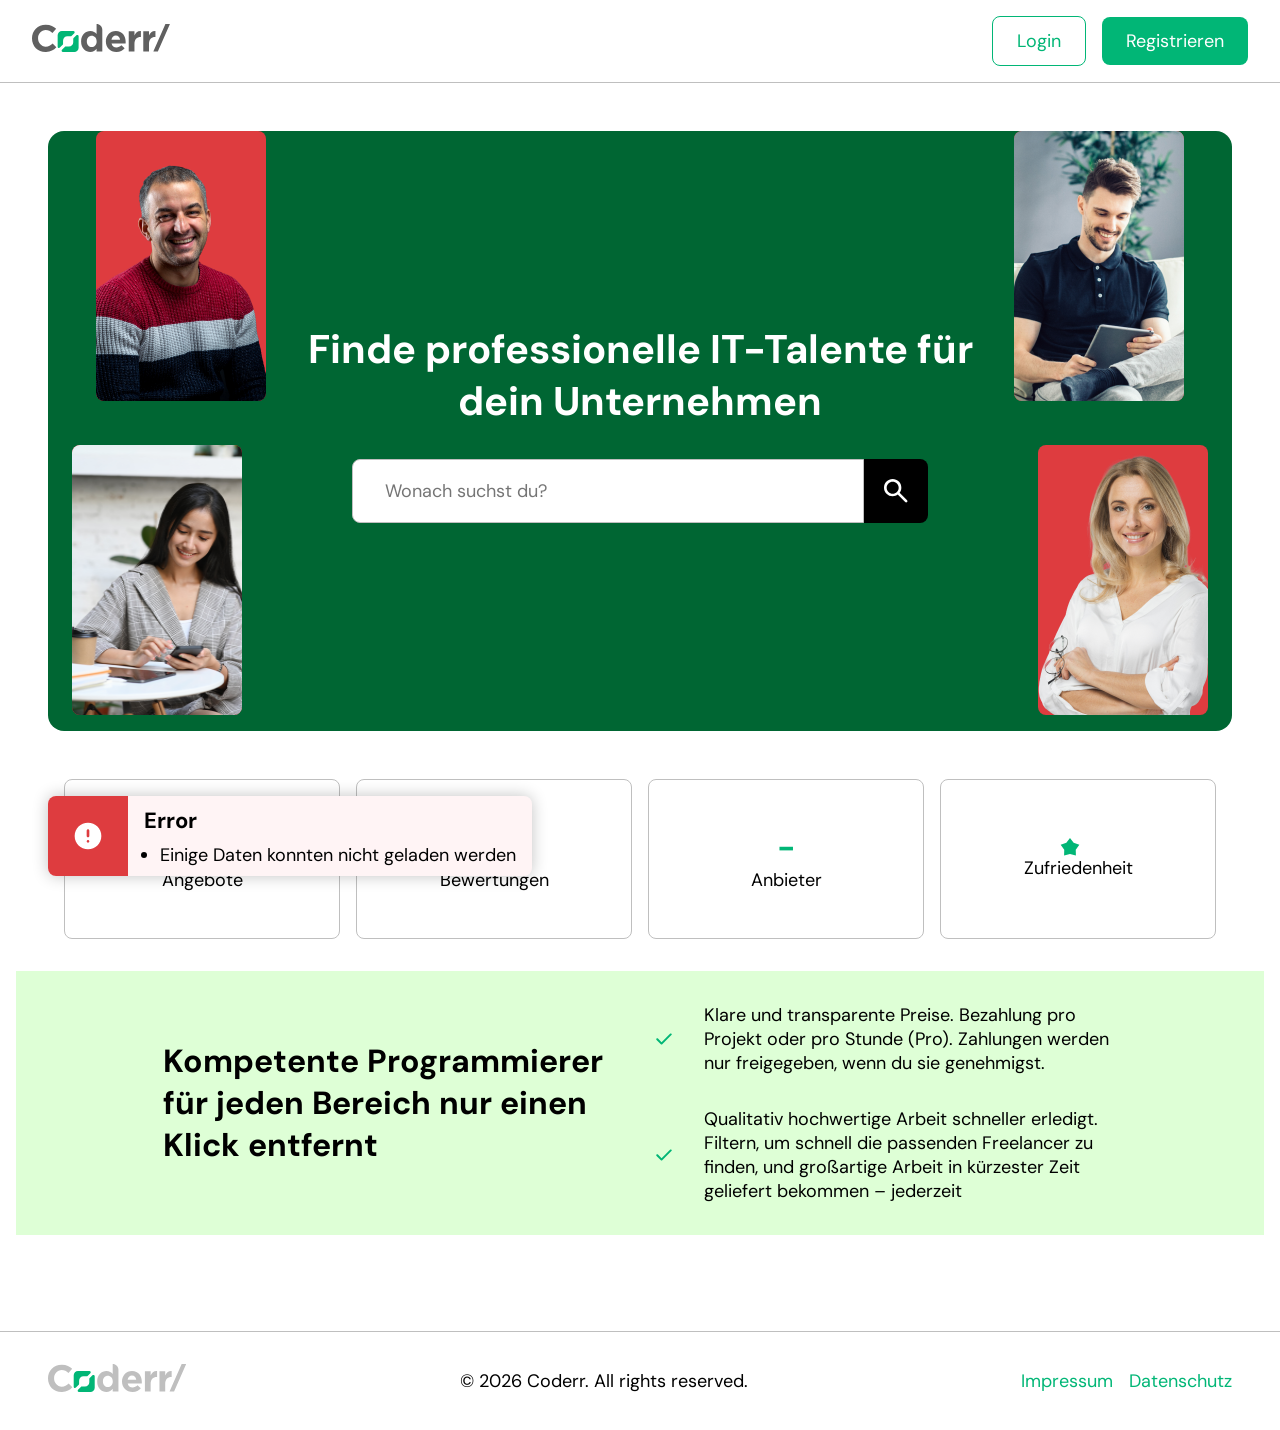
==== commit 701c3ca8: "update" ====
--- a/index.html
+++ b/index.html
@@ -32,7 +32,7 @@
     <script src="./scripts/index.js"></script>
 </head>
 
-<body onload="setHeader(); indexInit()" onclick="closeAllOpenedElements()">
+<body onload="setHeader(); indexInit(); getCopyrightYear()" onclick="closeAllOpenedElements()">
     <header class="main_header">
 
         <a class="logo" href="./index.html">
@@ -117,7 +117,7 @@
         <a class="logo" href="./index.html">
             <img src="./assets/logo/logo_coderr_light.svg" alt="" srcset="">
         </a>
-        <p>© 2024 Coderr. All rights reserved.</p>
+        <p>© <span id="copyright_year"></span> Coderr. All rights reserved.</p>
         <div class="d_flex_cc_gm">
             <a class="link" href="./imprint.html">Impressum</a>
             <a class="link" href="./privacy_policy.html">Datenschutz</a>
--- a/styles/index.css
+++ b/styles/index.css
@@ -1,5 +1,5 @@
 main{
-    padding: 32px 0 !important;
+    padding: 32px 16px 32px 16px !important;
 }
 
 .profile_stats {
@@ -25,6 +25,10 @@
     align-items: center;
     justify-content: center;
     flex-direction: column;
+}
+
+p {
+    cursor: default;
 }
 
 @media only screen and (max-width: 769px) {
